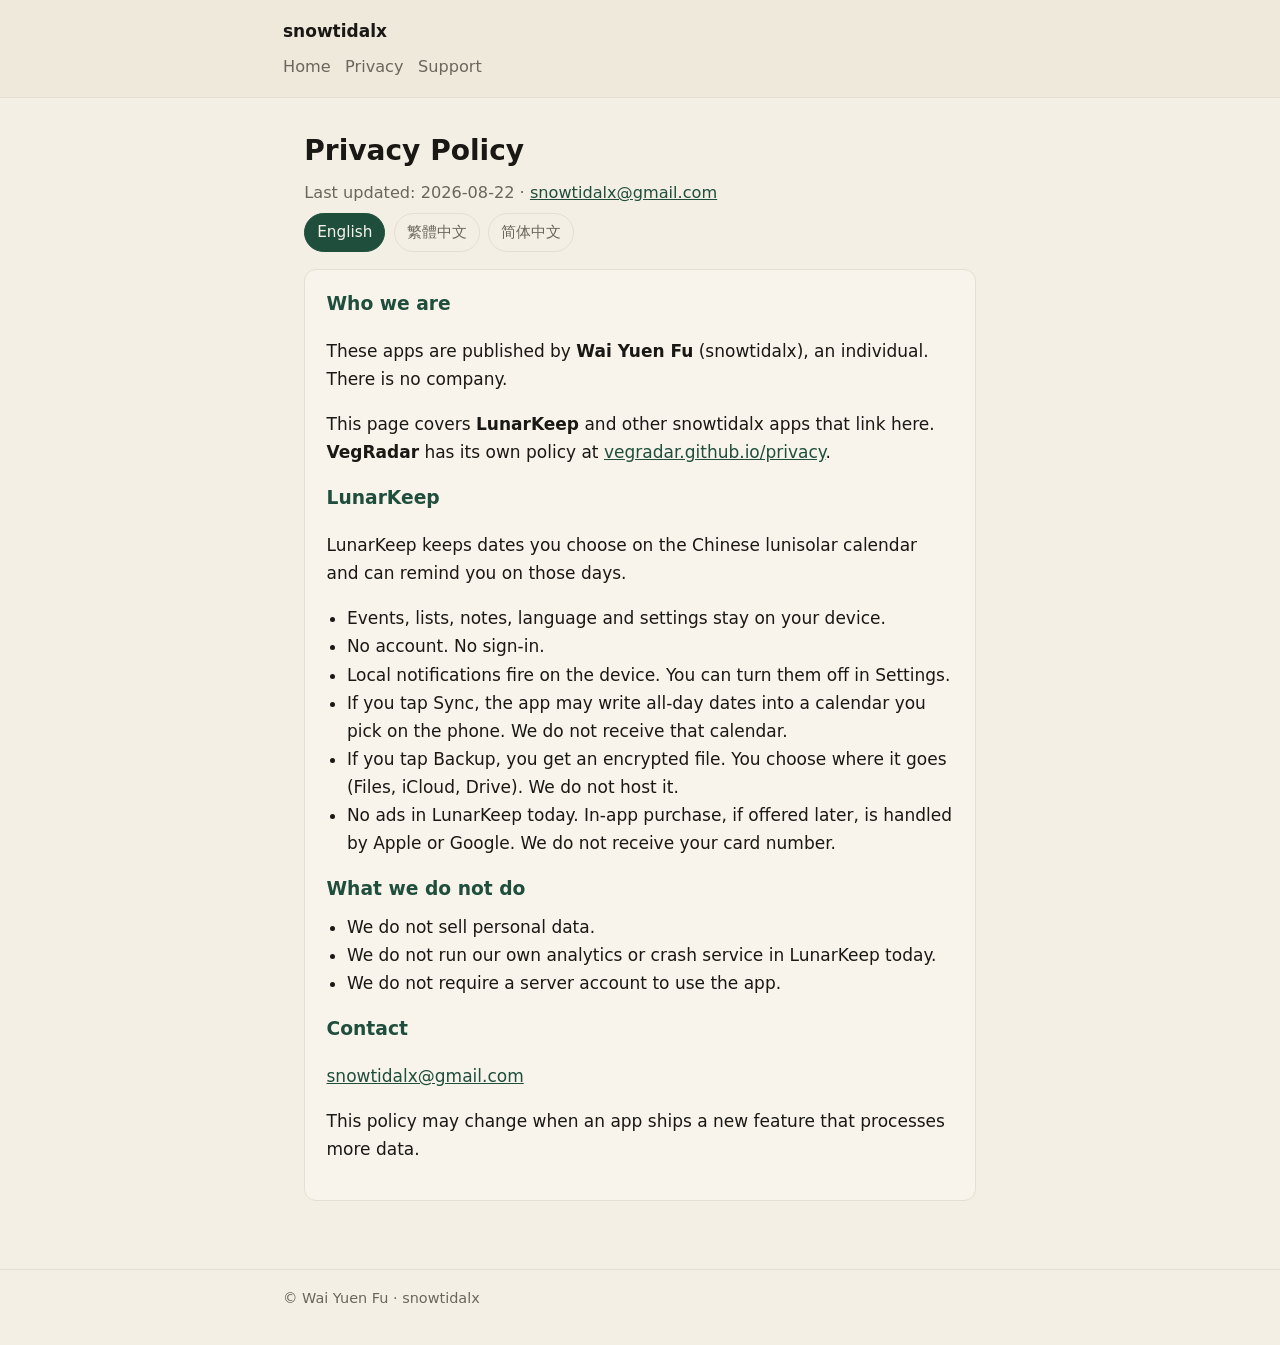
==== privacy/index.html @ 81e86f7d "Add privacy, support and marketing pages" ====
<!DOCTYPE html>
<html lang="en">
<head>
  <meta charset="utf-8" />
  <meta name="viewport" content="width=device-width, initial-scale=1" />
  <title>Privacy Policy · snowtidalx</title>
  <meta name="description" content="Privacy Policy for apps by Wai Yuen Fu (snowtidalx)." />
  <link rel="stylesheet" href="../styles.css" />
</head>
<body>
  <header>
    <div class="inner">
      <a class="brand" href="/">snowtidalx</a>
      <nav>
        <a href="/">Home</a>
        <a href="/privacy/">Privacy</a>
        <a href="/support/">Support</a>
      </nav>
    </div>
  </header>
  <main>
    <h1>Privacy Policy</h1>
    <p class="sub">Last updated: 2026-08-22 · <a href="mailto:snowtidalx@gmail.com">snowtidalx@gmail.com</a></p>
    <div class="lang-tabs" role="tablist">
      <a href="#en" class="active" data-lang="en">English</a>
      <a href="#zh-hant" data-lang="zh-hant">繁體中文</a>
      <a href="#zh-hans" data-lang="zh-hans">简体中文</a>
    </div>

    <div id="en" class="lang-block active card">
      <h2>Who we are</h2>
      <p>These apps are published by <strong>Wai Yuen Fu</strong> (snowtidalx), an individual. There is no company.</p>
      <p>This page covers <strong>LunarKeep</strong> and other snowtidalx apps that link here. <strong>VegRadar</strong> has its own policy at <a href="https://vegradar.github.io/privacy/">vegradar.github.io/privacy</a>.</p>

      <h2>LunarKeep</h2>
      <p>LunarKeep keeps dates you choose on the Chinese lunisolar calendar and can remind you on those days.</p>
      <ul>
        <li>Events, lists, notes, language and settings stay on your device.</li>
        <li>No account. No sign-in.</li>
        <li>Local notifications fire on the device. You can turn them off in Settings.</li>
        <li>If you tap Sync, the app may write all-day dates into a calendar you pick on the phone. We do not receive that calendar.</li>
        <li>If you tap Backup, you get an encrypted file. You choose where it goes (Files, iCloud, Drive). We do not host it.</li>
        <li>No ads in LunarKeep today. In-app purchase, if offered later, is handled by Apple or Google. We do not receive your card number.</li>
      </ul>

      <h2>What we do not do</h2>
      <ul>
        <li>We do not sell personal data.</li>
        <li>We do not run our own analytics or crash service in LunarKeep today.</li>
        <li>We do not require a server account to use the app.</li>
      </ul>

      <h2>Contact</h2>
      <p><a href="mailto:snowtidalx@gmail.com">snowtidalx@gmail.com</a></p>
      <p>This policy may change when an app ships a new feature that processes more data.</p>
    </div>

    <div id="zh-hant" class="lang-block card">
      <h2>我們是誰</h2>
      <p>這些 App 由個人 <strong>Wai Yuen Fu</strong>（snowtidalx）發行，沒有公司。</p>
      <p>本頁涵蓋 <strong>LunarKeep</strong> 以及連到此頁的其他 snowtidalx App。<strong>VegRadar</strong> 的私隱政策在 <a href="https://vegradar.github.io/privacy/">vegradar.github.io/privacy</a>。</p>

      <h2>LunarKeep</h2>
      <p>LunarKeep 用農曆記你選定的日子，並可在當日提醒你。</p>
      <ul>
        <li>活動、清單、備註、語言同設定只存在你部裝置。</li>
        <li>唔使開帳戶，唔使登入。</li>
        <li>本地通知喺裝置上發出。可喺設定關閉。</li>
        <li>如果你撳同步，App 可能把全日日期寫入你揀嘅手機日曆。我哋收唔到嗰個日曆。</li>
        <li>如果你撳備份，你會得到加密檔。存放位置由你揀（檔案、iCloud、雲端硬碟）。我哋唔代管。</li>
        <li>LunarKeep 而家冇廣告。日後如有應用內購買，由 Apple 或 Google 處理；我哋收唔到卡號。</li>
      </ul>

      <h2>我哋唔會</h2>
      <ul>
        <li>出售個人資料。</li>
        <li>而家唔會喺 LunarKeep 自行收集分析或崩潰報告。</li>
        <li>要求開伺服器帳戶先用到 App。</li>
      </ul>

      <h2>聯絡</h2>
      <p><a href="mailto:snowtidalx@gmail.com">snowtidalx@gmail.com</a></p>
    </div>

    <div id="zh-hans" class="lang-block card">
      <h2>我们是谁</h2>
      <p>这些应用由个人 <strong>Wai Yuen Fu</strong>（snowtidalx）发行，没有公司。</p>
      <p>本页涵盖 <strong>LunarKeep</strong> 以及链到此页的其他 snowtidalx 应用。<strong>VegRadar</strong> 的隐私政策在 <a href="https://vegradar.github.io/privacy/">vegradar.github.io/privacy</a>。</p>

      <h2>LunarKeep</h2>
      <p>LunarKeep 用农历记下你选定的日子，并可在当天提醒你。</p>
      <ul>
        <li>活动、清单、备注、语言和设置只存在你的设备上。</li>
        <li>不用开账户，不用登录。</li>
        <li>本地通知在设备上发出。可在设置中关闭。</li>
        <li>如果你点同步，应用可能把全日日期写入你选择的手机日历。我们收不到那个日历。</li>
        <li>如果你点备份，你会得到加密文件。存放位置由你选（文件、iCloud、网盘）。我们不代管。</li>
        <li>LunarKeep 目前没有广告。日后如有应用内购买，由 Apple 或 Google 处理；我们收不到卡号。</li>
      </ul>

      <h2>我们不会</h2>
      <ul>
        <li>出售个人资料。</li>
        <li>目前不会在 LunarKeep 自行收集分析或崩溃报告。</li>
        <li>要求开服务器账户才能使用。</li>
      </ul>

      <h2>联系</h2>
      <p><a href="mailto:snowtidalx@gmail.com">snowtidalx@gmail.com</a></p>
    </div>
  </main>
  <footer>
    <div class="inner">© Wai Yuen Fu · snowtidalx</div>
  </footer>
  <script>
    document.querySelectorAll('.lang-tabs a').forEach(function (tab) {
      tab.addEventListener('click', function (e) {
        e.preventDefault();
        var id = tab.getAttribute('data-lang');
        document.querySelectorAll('.lang-tabs a').forEach(function (t) { t.classList.remove('active'); });
        document.querySelectorAll('.lang-block').forEach(function (b) { b.classList.remove('active'); });
        tab.classList.add('active');
        var map = { en: 'en', 'zh-hant': 'zh-hant', 'zh-hans': 'zh-hans' };
        var el = document.getElementById(map[id] || 'en');
        if (el) el.classList.add('active');
      });
    });
  </script>
</body>
</html>
---- styles.css ----
:root {
  --bg: #f4efe4;
  --card: #f8f4eb;
  --ink: #1a1814;
  --muted: #6b655c;
  --seed: #1f4e3d;
  --cinnabar: #b23a2f;
  --line: #e4dfd2;
  --max: 42rem;
}
* { box-sizing: border-box; }
html { font-size: 17px; }
body {
  margin: 0;
  font-family: system-ui, -apple-system, "Segoe UI", Roboto, "Noto Sans TC",
    "PingFang TC", "Microsoft JhengHei", sans-serif;
  background: var(--bg);
  color: var(--ink);
  line-height: 1.65;
}
a { color: var(--seed); }
header {
  border-bottom: 1px solid var(--line);
  padding: 1rem 1.25rem;
  background: #efe9dc;
}
header .inner, main, footer .inner {
  max-width: var(--max);
  margin: 0 auto;
}
header a.brand {
  color: var(--ink);
  text-decoration: none;
  font-weight: 700;
}
header nav { margin-top: 0.5rem; display: flex; flex-wrap: wrap; gap: 0.85rem; }
header nav a { text-decoration: none; color: var(--muted); font-size: 0.95rem; }
header nav a:hover { color: var(--cinnabar); }
main { padding: 1.75rem 1.25rem 3rem; }
h1 { font-size: 1.65rem; margin: 0 0 0.35rem; font-weight: 700; }
.sub { color: var(--muted); margin: 0 0 0.35rem; font-size: 0.95rem; }
.sub.tight { margin-bottom: 1.35rem; }
.card {
  background: var(--card);
  border: 1px solid var(--line);
  border-radius: 12px;
  padding: 1.15rem 1.25rem;
  margin-bottom: 1rem;
}
h2 { font-size: 1.1rem; margin: 1rem 0 0.5rem; color: var(--seed); }
.card h2:first-child { margin-top: 0; }
ul { padding-left: 1.2rem; margin: 0.4rem 0 0.8rem; }
.lang-tabs { display: flex; gap: 0.5rem; flex-wrap: wrap; margin-bottom: 1rem; }
.lang-tabs a {
  text-decoration: none;
  padding: 0.35rem 0.7rem;
  border-radius: 999px;
  border: 1px solid var(--line);
  color: var(--muted);
  font-size: 0.9rem;
}
.lang-tabs a.active { background: var(--seed); color: #f8f4eb; border-color: var(--seed); }
.lang-block { display: none; }
.lang-block.active { display: block; }
.cta {
  display: inline-block;
  margin-top: 0.4rem;
  padding: 0.5rem 1rem;
  border-radius: 999px;
  background: var(--seed);
  color: #f8f4eb !important;
  text-decoration: none;
  font-weight: 650;
}
.mono { font-family: ui-monospace, Menlo, Consolas, monospace; font-size: 0.95em; }
footer {
  border-top: 1px solid var(--line);
  padding: 1rem 1.25rem 2rem;
  color: var(--muted);
  font-size: 0.85rem;
}
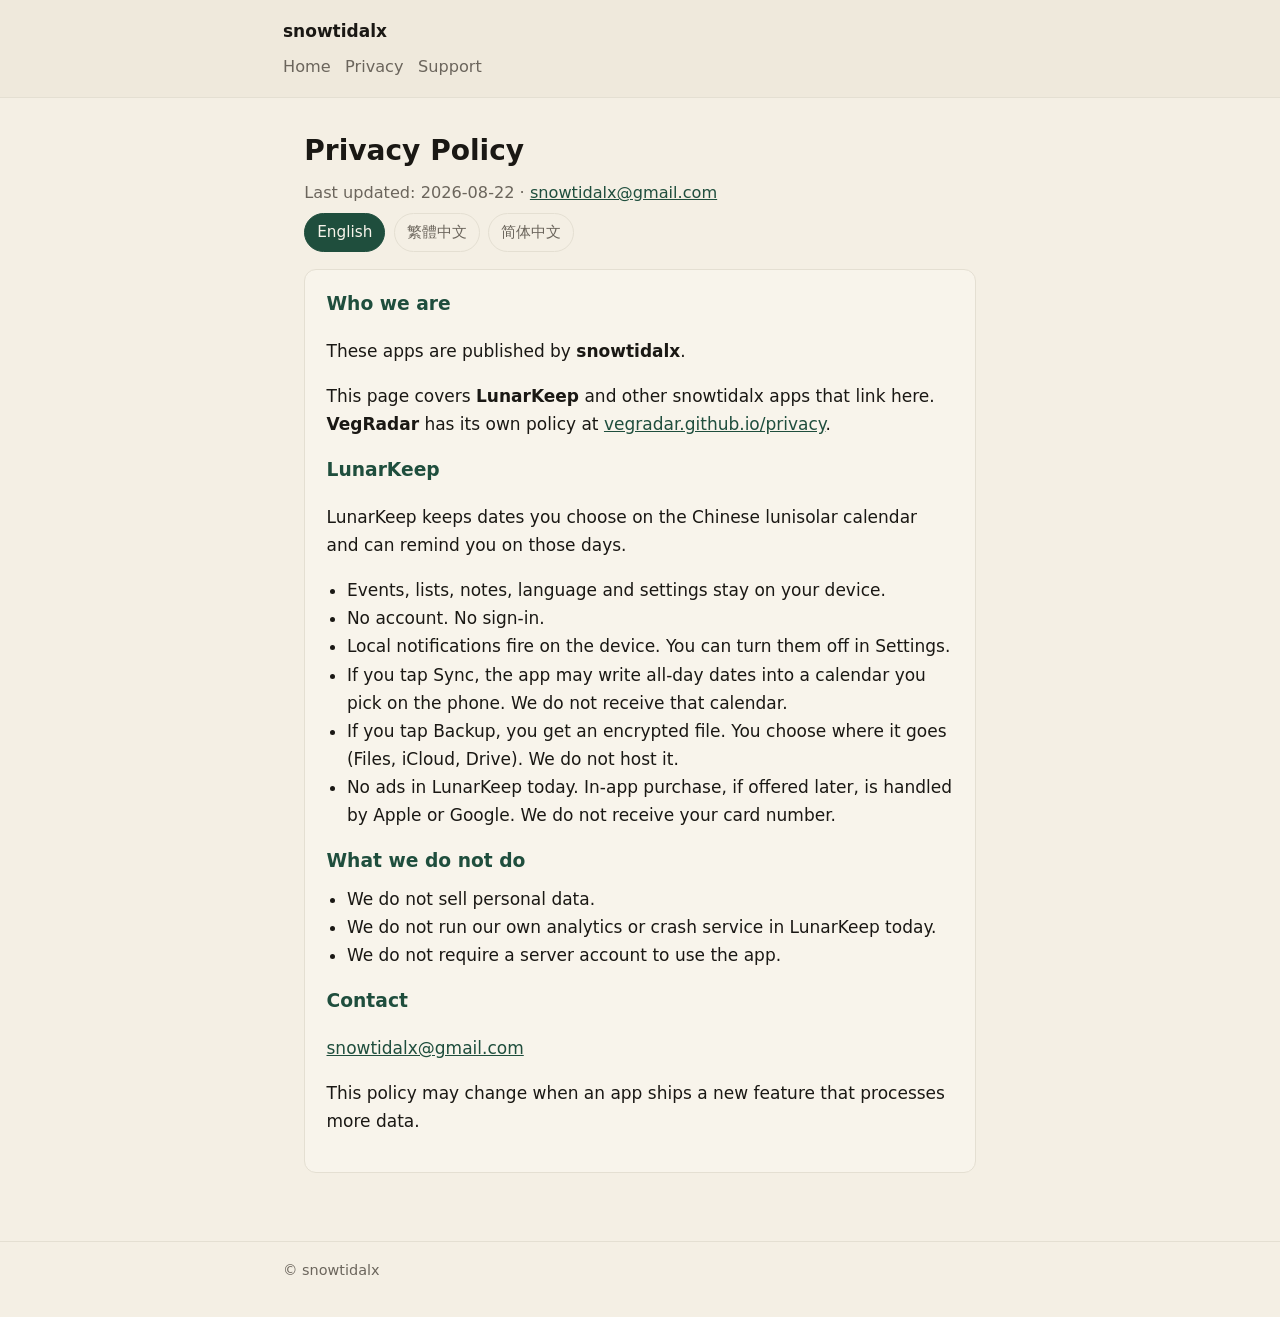
==== commit 51ec6fdc: "Drop legal name from public pages" ====
--- a/privacy/index.html
+++ b/privacy/index.html
@@ -4,7 +4,7 @@
   <meta charset="utf-8" />
   <meta name="viewport" content="width=device-width, initial-scale=1" />
   <title>Privacy Policy · snowtidalx</title>
-  <meta name="description" content="Privacy Policy for apps by Wai Yuen Fu (snowtidalx)." />
+  <meta name="description" content="Privacy Policy for apps by snowtidalx." />
   <link rel="stylesheet" href="../styles.css" />
 </head>
 <body>
@@ -29,7 +29,7 @@
 
     <div id="en" class="lang-block active card">
       <h2>Who we are</h2>
-      <p>These apps are published by <strong>Wai Yuen Fu</strong> (snowtidalx), an individual. There is no company.</p>
+      <p>These apps are published by <strong>snowtidalx</strong>.</p>
       <p>This page covers <strong>LunarKeep</strong> and other snowtidalx apps that link here. <strong>VegRadar</strong> has its own policy at <a href="https://vegradar.github.io/privacy/">vegradar.github.io/privacy</a>.</p>
 
       <h2>LunarKeep</h2>
@@ -57,7 +57,7 @@
 
     <div id="zh-hant" class="lang-block card">
       <h2>我們是誰</h2>
-      <p>這些 App 由個人 <strong>Wai Yuen Fu</strong>（snowtidalx）發行，沒有公司。</p>
+      <p>這些 App 由 <strong>snowtidalx</strong> 發行。</p>
       <p>本頁涵蓋 <strong>LunarKeep</strong> 以及連到此頁的其他 snowtidalx App。<strong>VegRadar</strong> 的私隱政策在 <a href="https://vegradar.github.io/privacy/">vegradar.github.io/privacy</a>。</p>
 
       <h2>LunarKeep</h2>
@@ -84,7 +84,7 @@
 
     <div id="zh-hans" class="lang-block card">
       <h2>我们是谁</h2>
-      <p>这些应用由个人 <strong>Wai Yuen Fu</strong>（snowtidalx）发行，没有公司。</p>
+      <p>这些应用由 <strong>snowtidalx</strong> 发行。</p>
       <p>本页涵盖 <strong>LunarKeep</strong> 以及链到此页的其他 snowtidalx 应用。<strong>VegRadar</strong> 的隐私政策在 <a href="https://vegradar.github.io/privacy/">vegradar.github.io/privacy</a>。</p>
 
       <h2>LunarKeep</h2>
@@ -110,7 +110,7 @@
     </div>
   </main>
   <footer>
-    <div class="inner">© Wai Yuen Fu · snowtidalx</div>
+    <div class="inner">© snowtidalx</div>
   </footer>
   <script>
     document.querySelectorAll('.lang-tabs a').forEach(function (tab) {
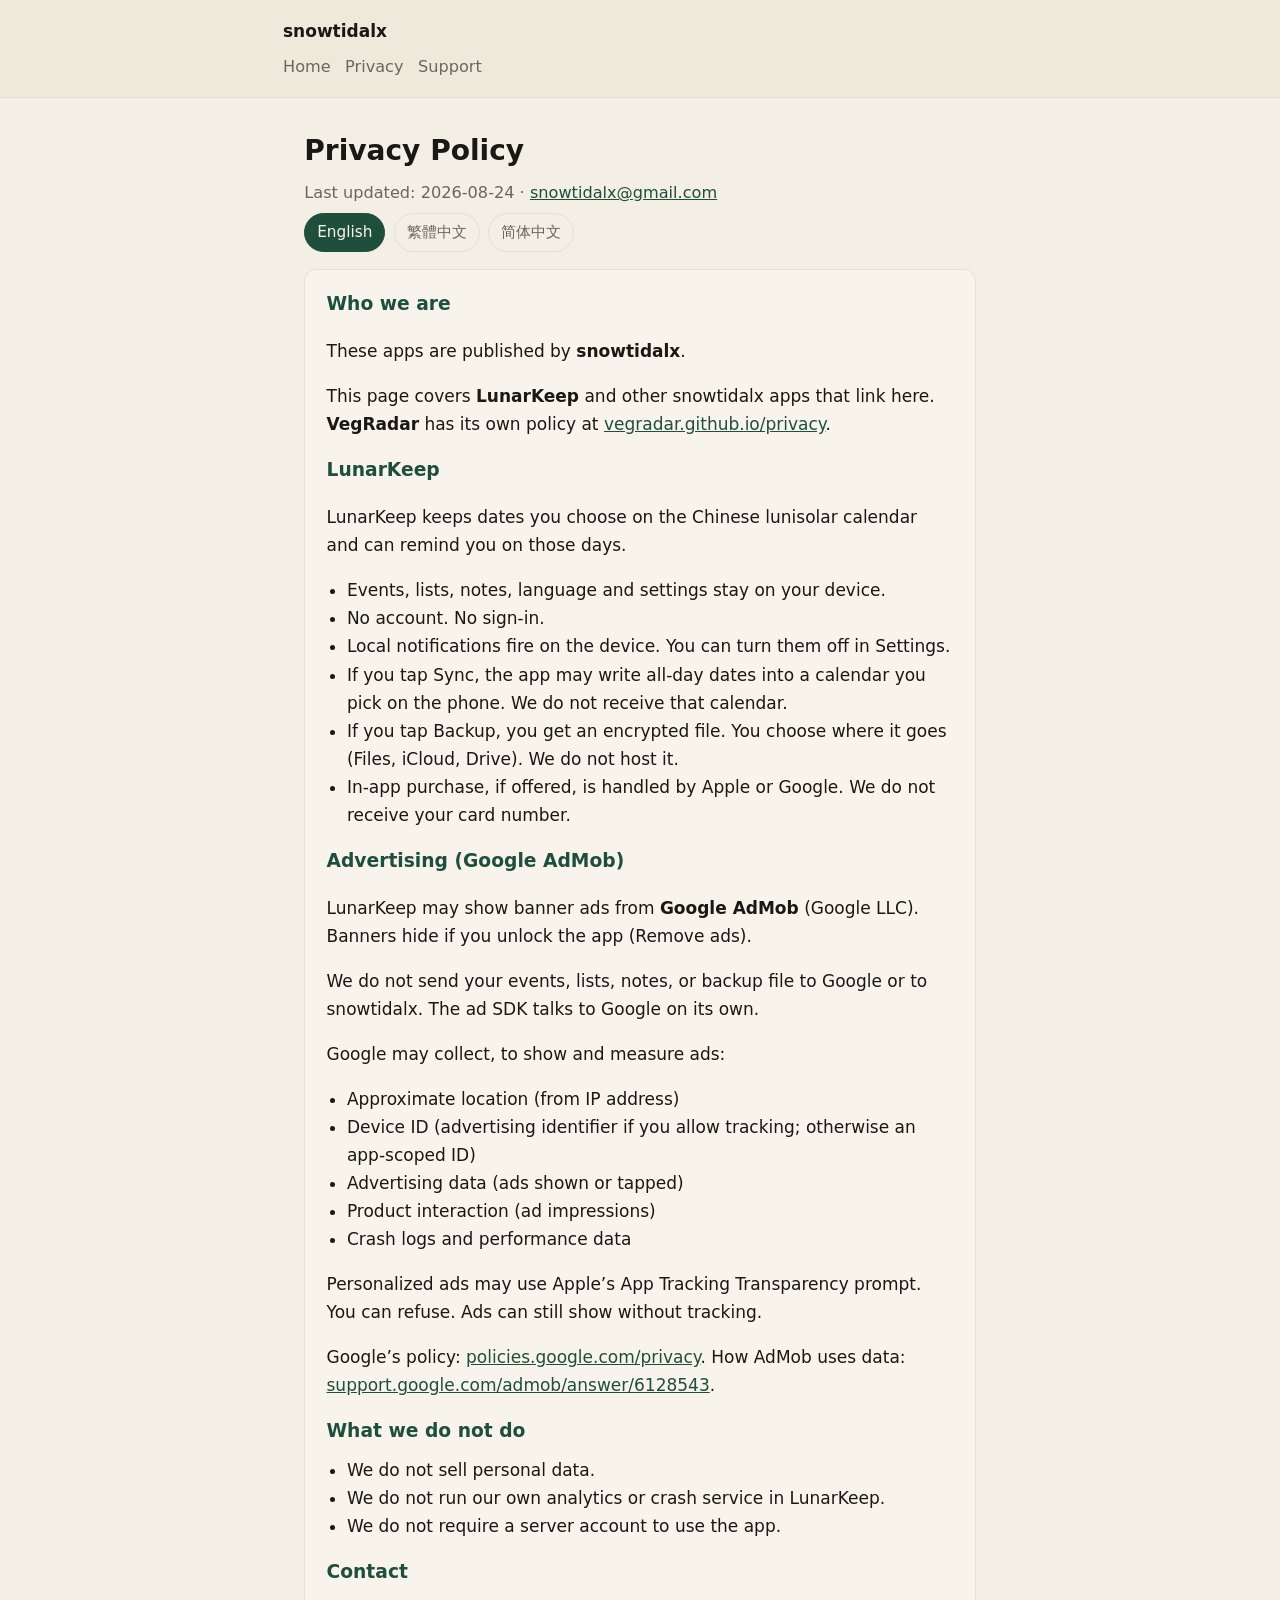
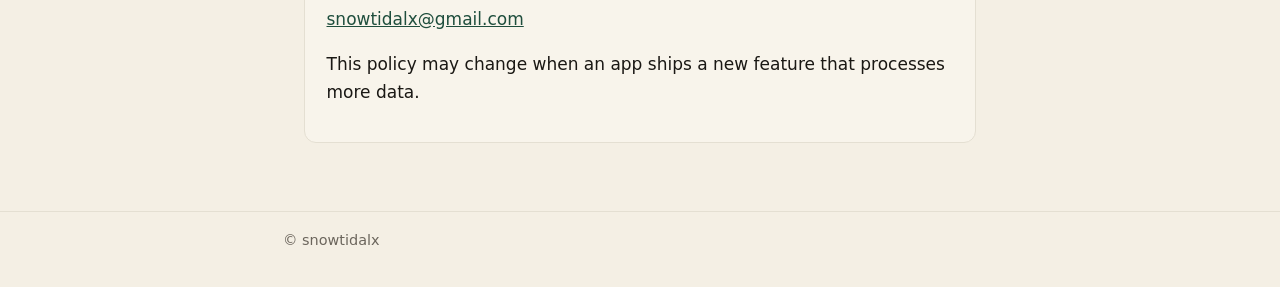
==== commit 51b6aade: "Disclose AdMob banners on the privacy page" ====
--- a/privacy/index.html
+++ b/privacy/index.html
@@ -20,7 +20,7 @@
   </header>
   <main>
     <h1>Privacy Policy</h1>
-    <p class="sub">Last updated: 2026-08-22 · <a href="mailto:snowtidalx@gmail.com">snowtidalx@gmail.com</a></p>
+    <p class="sub">Last updated: 2026-08-24 · <a href="mailto:snowtidalx@gmail.com">snowtidalx@gmail.com</a></p>
     <div class="lang-tabs" role="tablist">
       <a href="#en" class="active" data-lang="en">English</a>
       <a href="#zh-hant" data-lang="zh-hant">繁體中文</a>
@@ -40,13 +40,27 @@
         <li>Local notifications fire on the device. You can turn them off in Settings.</li>
         <li>If you tap Sync, the app may write all-day dates into a calendar you pick on the phone. We do not receive that calendar.</li>
         <li>If you tap Backup, you get an encrypted file. You choose where it goes (Files, iCloud, Drive). We do not host it.</li>
-        <li>No ads in LunarKeep today. In-app purchase, if offered later, is handled by Apple or Google. We do not receive your card number.</li>
+        <li>In-app purchase, if offered, is handled by Apple or Google. We do not receive your card number.</li>
       </ul>
+
+      <h2>Advertising (Google AdMob)</h2>
+      <p>LunarKeep may show banner ads from <strong>Google AdMob</strong> (Google LLC). Banners hide if you unlock the app (Remove ads).</p>
+      <p>We do not send your events, lists, notes, or backup file to Google or to snowtidalx. The ad SDK talks to Google on its own.</p>
+      <p>Google may collect, to show and measure ads:</p>
+      <ul>
+        <li>Approximate location (from IP address)</li>
+        <li>Device ID (advertising identifier if you allow tracking; otherwise an app-scoped ID)</li>
+        <li>Advertising data (ads shown or tapped)</li>
+        <li>Product interaction (ad impressions)</li>
+        <li>Crash logs and performance data</li>
+      </ul>
+      <p>Personalized ads may use Apple’s App Tracking Transparency prompt. You can refuse. Ads can still show without tracking.</p>
+      <p>Google’s policy: <a href="https://policies.google.com/privacy">policies.google.com/privacy</a>. How AdMob uses data: <a href="https://support.google.com/admob/answer/6128543">support.google.com/admob/answer/6128543</a>.</p>
 
       <h2>What we do not do</h2>
       <ul>
         <li>We do not sell personal data.</li>
-        <li>We do not run our own analytics or crash service in LunarKeep today.</li>
+        <li>We do not run our own analytics or crash service in LunarKeep.</li>
         <li>We do not require a server account to use the app.</li>
       </ul>
 
@@ -68,13 +82,27 @@
         <li>本地通知喺裝置上發出。可喺設定關閉。</li>
         <li>如果你撳同步，App 可能把全日日期寫入你揀嘅手機日曆。我哋收唔到嗰個日曆。</li>
         <li>如果你撳備份，你會得到加密檔。存放位置由你揀（檔案、iCloud、雲端硬碟）。我哋唔代管。</li>
-        <li>LunarKeep 而家冇廣告。日後如有應用內購買，由 Apple 或 Google 處理；我哋收唔到卡號。</li>
+        <li>如有應用內購買，由 Apple 或 Google 處理；我哋收唔到卡號。</li>
       </ul>
+
+      <h2>廣告（Google AdMob）</h2>
+      <p>LunarKeep 可能顯示 <strong>Google AdMob</strong>（Google LLC）橫幅廣告。解鎖（移除廣告）後橫幅會隱藏。</p>
+      <p>我哋唔會把你嘅活動、清單、備註或備份檔傳去 Google 或 snowtidalx。廣告 SDK 自行同 Google 通訊。</p>
+      <p>Google 可能收集以下資料，用來展示同衡量廣告：</p>
+      <ul>
+        <li>大概位置（由 IP 推估）</li>
+        <li>裝置識別碼（你允許追蹤時用廣告識別碼；否則用 App 範圍識別碼）</li>
+        <li>廣告資料（睇過或撳過嘅廣告）</li>
+        <li>產品互動（廣告曝光）</li>
+        <li>當機記錄同效能資料</li>
+      </ul>
+      <p>個人化廣告可能出現 Apple 的 App Tracking Transparency 提示。你可以拒絕。拒絕後仍可顯示廣告。</p>
+      <p>Google 政策：<a href="https://policies.google.com/privacy">policies.google.com/privacy</a>。AdMob 資料用法：<a href="https://support.google.com/admob/answer/6128543">support.google.com/admob/answer/6128543</a>。</p>
 
       <h2>我哋唔會</h2>
       <ul>
         <li>出售個人資料。</li>
-        <li>而家唔會喺 LunarKeep 自行收集分析或崩潰報告。</li>
+        <li>喺 LunarKeep 自行收集分析或崩潰報告。</li>
         <li>要求開伺服器帳戶先用到 App。</li>
       </ul>
 
@@ -95,13 +123,27 @@
         <li>本地通知在设备上发出。可在设置中关闭。</li>
         <li>如果你点同步，应用可能把全日日期写入你选择的手机日历。我们收不到那个日历。</li>
         <li>如果你点备份，你会得到加密文件。存放位置由你选（文件、iCloud、网盘）。我们不代管。</li>
-        <li>LunarKeep 目前没有广告。日后如有应用内购买，由 Apple 或 Google 处理；我们收不到卡号。</li>
+        <li>如有应用内购买，由 Apple 或 Google 处理；我们收不到卡号。</li>
       </ul>
+
+      <h2>广告（Google AdMob）</h2>
+      <p>LunarKeep 可能显示 <strong>Google AdMob</strong>（Google LLC）横幅广告。解锁（移除广告）后横幅会隐藏。</p>
+      <p>我们不会把你的活动、清单、备注或备份文件传给 Google 或 snowtidalx。广告 SDK 自行与 Google 通信。</p>
+      <p>Google 可能收集以下资料，用于展示和衡量广告：</p>
+      <ul>
+        <li>大致位置（由 IP 推估）</li>
+        <li>设备标识符（你允许跟踪时用广告标识符；否则用应用范围标识符）</li>
+        <li>广告数据（看过或点过的广告）</li>
+        <li>产品互动（广告曝光）</li>
+        <li>崩溃记录和性能数据</li>
+      </ul>
+      <p>个性化广告可能出现 Apple 的 App Tracking Transparency 提示。你可以拒绝。拒绝后仍可显示广告。</p>
+      <p>Google 政策：<a href="https://policies.google.com/privacy">policies.google.com/privacy</a>。AdMob 数据用法：<a href="https://support.google.com/admob/answer/6128543">support.google.com/admob/answer/6128543</a>。</p>
 
       <h2>我们不会</h2>
       <ul>
         <li>出售个人资料。</li>
-        <li>目前不会在 LunarKeep 自行收集分析或崩溃报告。</li>
+        <li>在 LunarKeep 自行收集分析或崩溃报告。</li>
         <li>要求开服务器账户才能使用。</li>
       </ul>
 
